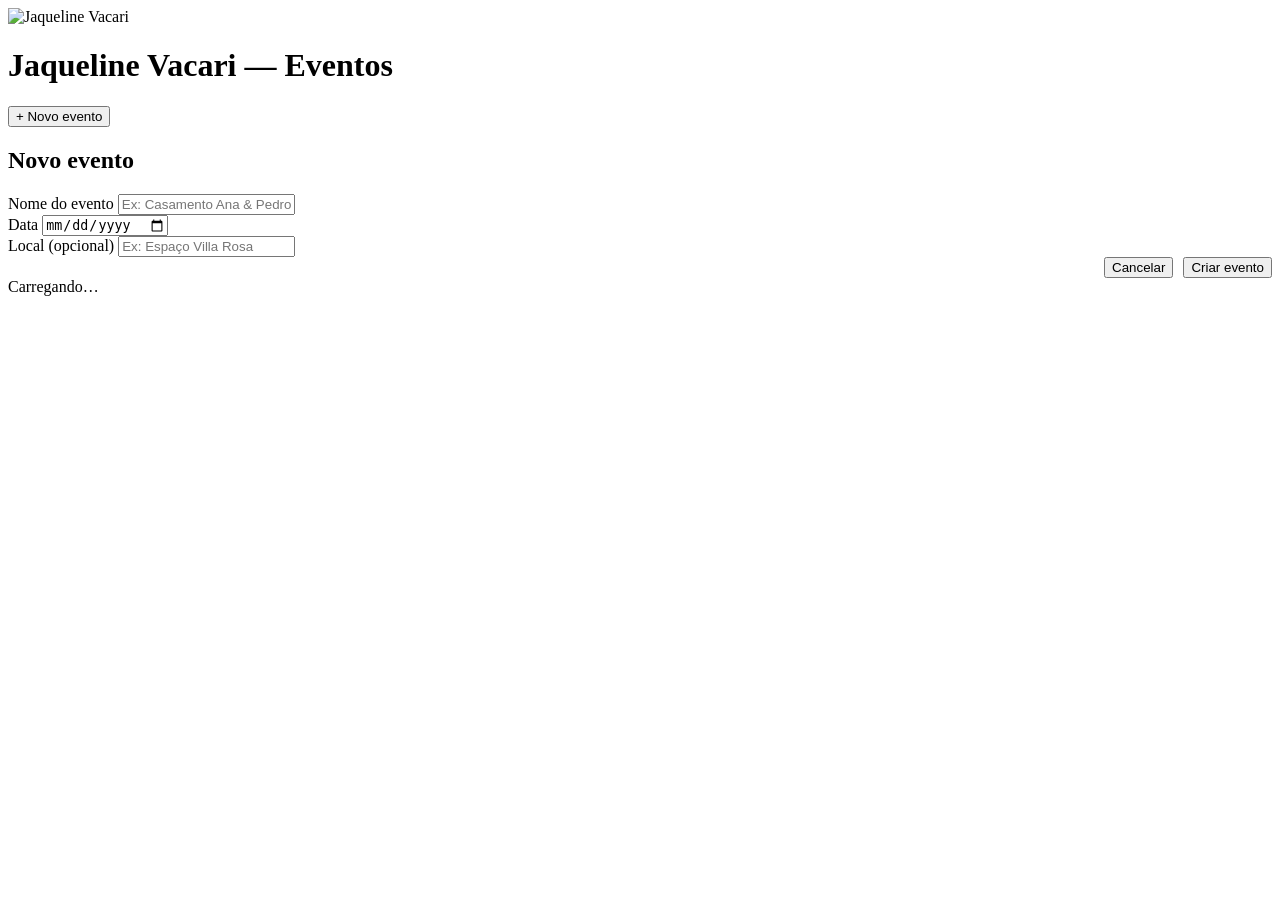
==== index.html @ 6d55fe0a "Add files via upload" ====
<!DOCTYPE html>
<html lang="pt-BR">
<head>
  <meta charset="UTF-8">
  <meta name="viewport" content="width=device-width, initial-scale=1.0">
  <title>Jaqueline Vacari — Eventos</title>

  <link rel="manifest" href="manifest.json">
  <link rel="icon" href="assets/icons/favicon-32.png">
  <link rel="apple-touch-icon" href="assets/icons/apple-touch-icon.png">
  <meta name="theme-color" content="#CD8680">

  <link rel="preconnect" href="https://fonts.googleapis.com">
  <link href="https://fonts.googleapis.com/css2?family=Playfair+Display:wght@600&family=Poppins:wght@400;500;600&display=swap" rel="stylesheet">
  <link rel="stylesheet" href="css/style.css">
</head>
<body>

  <header class="topo-app">
    <img src="assets/icons/icon-192.png" alt="Jaqueline Vacari">
    <h1>Jaqueline Vacari — Eventos</h1>
  </header>

  <main>
    <button class="botao" id="btn-abrir-modal">+ Novo evento</button>

    <div id="lista-eventos" style="margin-top: 20px;"></div>
  </main>

  <!-- Modal: novo evento -->
  <div class="modal" id="modal-novo-evento">
    <div class="modal__conteudo">
      <h2>Novo evento</h2>
      <form id="form-novo-evento">
        <div class="campo">
          <label>Nome do evento</label>
          <input type="text" name="nomeEvento" required placeholder="Ex: Casamento Ana & Pedro">
        </div>
        <div class="campo">
          <label>Data</label>
          <input type="date" name="dataEvento">
        </div>
        <div class="campo">
          <label>Local (opcional)</label>
          <input type="text" name="local" placeholder="Ex: Espaço Villa Rosa">
        </div>
        <div style="display: flex; gap: 10px; justify-content: flex-end;">
          <button type="button" class="botao botao--secundario" id="btn-fechar-modal">Cancelar</button>
          <button type="submit" class="botao">Criar evento</button>
        </div>
      </form>
    </div>
  </div>

  <div class="toast" id="toast"></div>
  <div class="loading" id="loading">Carregando…</div>

  <script src="js/config.js"></script>
  <script src="js/api.js"></script>
  <script src="js/ui.js"></script>
  <script src="js/eventos.js"></script>
  <script>
    if ('serviceWorker' in navigator) {
      navigator.serviceWorker.register('service-worker.js');
    }
  </script>
</body>
</html>
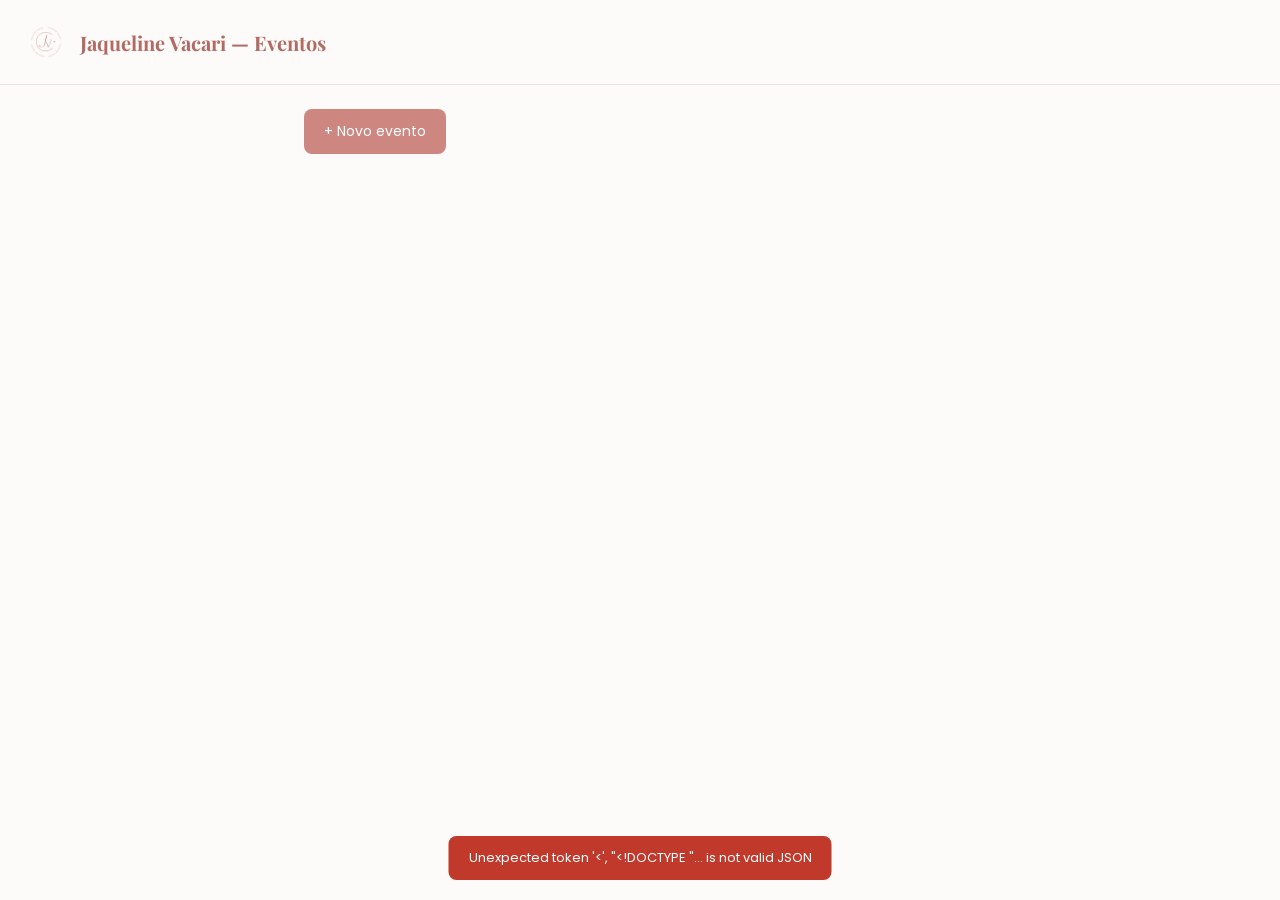
==== commit 0260f25b: "Update index.html" ====
--- a/index.html
+++ b/index.html
@@ -44,7 +44,23 @@
           <label>Local (opcional)</label>
           <input type="text" name="local" placeholder="Ex: Espaço Villa Rosa">
         </div>
-        <div style="display: flex; gap: 10px; justify-content: flex-end;">
+
+        <div class="secao-convidados-modal">
+          <label>Convidados (opcional agora — dá pra adicionar depois também)</label>
+
+          <div id="linhas-convidados"></div>
+          <button type="button" class="botao botao--secundario botao--pequeno" id="btn-add-linha-convidado">+ Adicionar convidado</button>
+
+          <div class="separador-ou">ou</div>
+
+          <label class="botao botao--secundario botao--pequeno" style="cursor:pointer; display:inline-block;">
+            Importar planilha (.xlsx/.csv)
+            <input type="file" id="input-importar-novo-evento" accept=".xlsx,.csv" style="display:none;">
+          </label>
+          <span class="nome-arquivo-selecionado" id="nome-arquivo-selecionado"></span>
+        </div>
+
+        <div style="display: flex; gap: 10px; justify-content: flex-end; margin-top: 18px;">
           <button type="button" class="botao botao--secundario" id="btn-fechar-modal">Cancelar</button>
           <button type="submit" class="botao">Criar evento</button>
         </div>
--- a/css/style.css
+++ b/css/style.css
@@ -0,0 +1,336 @@
+/**
+ * style.css
+ * -----------------------------------------------------------------------
+ * Identidade visual baseada na logo Jaqueline Vacari: rosé/terracota,
+ * fundo claro, tipografia serifada delicada nos títulos.
+ * -----------------------------------------------------------------------
+ */
+
+:root {
+  --cor-destaque: #CD8680;
+  --cor-destaque-escura: #B36A63;
+  --cor-fundo: #FDFBFA;
+  --cor-texto: #3A3A3A;
+  --cor-texto-suave: #8A8A8A;
+  --cor-borda: #EDE3E1;
+  --cor-sucesso: #6B9E78;
+  --cor-sucesso-fundo: #EEF5EF;
+  --fonte-titulo: 'Playfair Display', Georgia, serif;
+  --fonte-corpo: 'Poppins', -apple-system, sans-serif;
+}
+
+* { box-sizing: border-box; }
+
+body {
+  margin: 0;
+  background: var(--cor-fundo);
+  color: var(--cor-texto);
+  font-family: var(--fonte-corpo);
+}
+
+.topo-app {
+  display: flex;
+  align-items: center;
+  gap: 12px;
+  padding: 20px 24px;
+  border-bottom: 1px solid var(--cor-borda);
+}
+
+.topo-app img { height: 44px; }
+
+.topo-app h1 {
+  font-family: var(--fonte-titulo);
+  font-size: 20px;
+  color: var(--cor-destaque-escura);
+  margin: 0;
+}
+
+main {
+  max-width: 720px;
+  margin: 0 auto;
+  padding: 24px;
+}
+
+.botao {
+  background: var(--cor-destaque);
+  color: #fff;
+  border: none;
+  border-radius: 8px;
+  padding: 12px 20px;
+  font-family: var(--fonte-corpo);
+  font-size: 14px;
+  cursor: pointer;
+  transition: background .15s ease;
+}
+.botao:hover { background: var(--cor-destaque-escura); }
+.botao--secundario {
+  background: transparent;
+  color: var(--cor-destaque-escura);
+  border: 1px solid var(--cor-destaque);
+}
+.botao--secundario:hover { background: #FBF1EF; }
+.botao--pequeno { padding: 8px 14px; font-size: 13px; }
+
+.card-evento {
+  display: block;
+  padding: 16px 18px;
+  border: 1px solid var(--cor-borda);
+  border-radius: 12px;
+  margin-bottom: 12px;
+  text-decoration: none;
+  color: var(--cor-texto);
+  transition: box-shadow .15s ease;
+}
+.card-evento:hover { box-shadow: 0 4px 14px rgba(205,134,128,0.15); }
+.card-evento__topo { display: flex; justify-content: space-between; align-items: center; }
+.card-evento h3 { font-family: var(--fonte-titulo); margin: 0; font-size: 17px; }
+.card-evento p { margin: 6px 0 0; font-size: 13px; color: var(--cor-texto-suave); }
+
+.resumo-convidados { display: flex; gap: 14px; margin-top: 10px; }
+.resumo-convidados__item { font-size: 12px; color: var(--cor-texto-suave); }
+.resumo-convidados__item--presente { color: var(--cor-sucesso); font-weight: 600; }
+
+.badge {
+  font-size: 11px;
+  padding: 3px 10px;
+  border-radius: 999px;
+  font-weight: 600;
+}
+.badge--ativo { background: #FBF1EF; color: var(--cor-destaque-escura); }
+.badge--finalizado { background: #EFEFEF; color: #888; }
+.badge--presente { background: var(--cor-sucesso-fundo); color: var(--cor-sucesso); }
+.badge--aguardando { background: #F3F3F3; color: var(--cor-texto-suave); }
+
+.texto-vazio { color: var(--cor-texto-suave); font-style: italic; }
+
+.modal {
+  display: none;
+  position: fixed; inset: 0;
+  background: rgba(0,0,0,.35);
+  align-items: center; justify-content: center;
+  padding: 20px;
+}
+.modal--visivel { display: flex; }
+.modal__conteudo {
+  background: #fff;
+  border-radius: 14px;
+  padding: 24px;
+  width: 100%; max-width: 440px;
+  max-height: 88vh;
+  overflow-y: auto;
+}
+.modal__conteudo h2 { font-family: var(--fonte-titulo); color: var(--cor-destaque-escura); margin-top: 0; }
+
+.campo { margin-bottom: 14px; display: flex; flex-direction: column; gap: 6px; }
+.campo label { font-size: 13px; color: var(--cor-texto-suave); }
+.campo input {
+  padding: 10px 12px;
+  border: 1px solid var(--cor-borda);
+  border-radius: 8px;
+  font-family: var(--fonte-corpo);
+  font-size: 14px;
+}
+
+.acoes-checklist { display: flex; gap: 10px; flex-wrap: wrap; margin-bottom: 20px; }
+
+/* --- Bloco "convidados" dentro do modal de novo evento --- */
+.secao-convidados-modal {
+  margin-top: 18px;
+  padding-top: 18px;
+  border-top: 1px solid var(--cor-borda);
+}
+.secao-convidados-modal > label {
+  font-size: 13px;
+  color: var(--cor-texto-suave);
+  display: block;
+  margin-bottom: 10px;
+}
+.linha-convidado-novo {
+  display: grid;
+  grid-template-columns: 1fr 90px auto;
+  gap: 8px;
+  margin-bottom: 8px;
+}
+.linha-convidado-novo input {
+  padding: 9px 10px;
+  border: 1px solid var(--cor-borda);
+  border-radius: 7px;
+  font-family: var(--fonte-corpo);
+  font-size: 13px;
+}
+.botao-remover {
+  background: none;
+  border: none;
+  color: var(--cor-texto-suave);
+  cursor: pointer;
+  font-size: 15px;
+  padding: 0 4px;
+}
+.botao-remover:hover { color: #C0392B; }
+
+.separador-ou {
+  text-align: center;
+  color: var(--cor-texto-suave);
+  font-size: 12px;
+  margin: 14px 0;
+  text-transform: uppercase;
+  letter-spacing: .05em;
+}
+
+.nome-arquivo-selecionado {
+  font-size: 12px;
+  color: var(--cor-texto-suave);
+  display: block;
+  margin-top: 6px;
+}
+
+/* --- Tela de detalhe do evento: lista de convidados --- */
+.caixa-compartilhar {
+  display: flex;
+  gap: 8px;
+  align-items: center;
+  background: #FBF1EF;
+  border: 1px solid var(--cor-borda);
+  border-radius: 10px;
+  padding: 10px 12px;
+  margin-bottom: 20px;
+}
+.caixa-compartilhar input {
+  flex: 1;
+  border: none;
+  background: transparent;
+  font-size: 12px;
+  color: var(--cor-texto-suave);
+  min-width: 0;
+}
+.caixa-compartilhar input:focus { outline: none; }
+
+.lista-cabecalho {
+  display: flex;
+  justify-content: space-between;
+  align-items: baseline;
+  margin-bottom: 8px;
+}
+.lista-cabecalho h4 { font-family: var(--fonte-titulo); color: var(--cor-destaque-escura); margin: 0; }
+#resumo-lista { font-size: 12px; color: var(--cor-texto-suave); }
+
+.linha-convidado {
+  display: flex;
+  justify-content: space-between;
+  align-items: center;
+  padding: 12px 0;
+  border-bottom: 1px solid var(--cor-borda);
+}
+.linha-convidado__info { display: flex; flex-direction: column; gap: 2px; }
+.linha-convidado__nome { font-size: 14px; }
+.linha-convidado__mesa { font-size: 12px; color: var(--cor-texto-suave); }
+.linha-convidado__acoes { display: flex; align-items: center; gap: 10px; }
+
+/* --- Tela pública de check-in --- */
+.contador-presenca {
+  font-family: var(--fonte-titulo);
+  font-size: 22px;
+  color: var(--cor-destaque-escura);
+  text-align: center;
+  margin: 4px 0 18px;
+}
+
+.busca-convidado {
+  width: 100%;
+  padding: 12px 14px;
+  border: 1px solid var(--cor-borda);
+  border-radius: 10px;
+  font-family: var(--fonte-corpo);
+  font-size: 15px;
+  margin-bottom: 16px;
+}
+
+.linha-checkin {
+  display: flex;
+  align-items: center;
+  gap: 14px;
+  width: 100%;
+  text-align: left;
+  padding: 14px 12px;
+  margin-bottom: 8px;
+  background: #fff;
+  border: 1px solid var(--cor-borda);
+  border-radius: 10px;
+  font-family: var(--fonte-corpo);
+  cursor: pointer;
+  transition: background .12s ease, border-color .12s ease;
+}
+.linha-checkin:active { transform: scale(.99); }
+.linha-checkin--presente {
+  background: var(--cor-sucesso-fundo);
+  border-color: var(--cor-sucesso);
+}
+.linha-checkin__marca {
+  width: 26px; height: 26px;
+  border-radius: 50%;
+  border: 2px solid var(--cor-borda);
+  display: flex; align-items: center; justify-content: center;
+  color: var(--cor-sucesso);
+  font-weight: 700;
+  flex-shrink: 0;
+}
+.linha-checkin--presente .linha-checkin__marca { border-color: var(--cor-sucesso); }
+.linha-checkin__info { display: flex; flex-direction: column; gap: 2px; }
+.linha-checkin__nome { font-size: 15px; color: var(--cor-texto); }
+.linha-checkin__mesa { font-size: 12px; color: var(--cor-texto-suave); }
+
+.fase-bloco { margin-bottom: 18px; }
+.fase-bloco h4 {
+  font-family: var(--fonte-titulo);
+  color: var(--cor-destaque-escura);
+  border-bottom: 1px solid var(--cor-borda);
+  padding-bottom: 6px;
+}
+
+.aviso-finalizado {
+  display: none;
+  background: #FBF1EF;
+  border: 1px solid var(--cor-destaque);
+  border-radius: 8px;
+  padding: 12px 16px;
+  font-size: 13px;
+  margin-bottom: 16px;
+}
+
+.rodape-evento { margin-top: 24px; text-align: right; }
+
+.link-voltar {
+  display: inline-block;
+  margin-bottom: 16px;
+  color: var(--cor-texto-suave);
+  text-decoration: none;
+  font-size: 13px;
+}
+
+.toast {
+  position: fixed;
+  bottom: 20px; left: 50%;
+  transform: translateX(-50%) translateY(20px);
+  background: #C0392B;
+  color: #fff;
+  padding: 12px 20px;
+  border-radius: 8px;
+  font-size: 13px;
+  opacity: 0;
+  transition: all .2s ease;
+  pointer-events: none;
+  max-width: 90%;
+  text-align: center;
+}
+.toast--visivel { opacity: 1; transform: translateX(-50%) translateY(0); }
+.toast--sucesso { background: var(--cor-sucesso); }
+
+.loading {
+  display: none;
+  position: fixed; inset: 0;
+  background: rgba(255,255,255,.6);
+  align-items: center; justify-content: center;
+  font-family: var(--fonte-titulo);
+  color: var(--cor-destaque-escura);
+}
+.loading--visivel { display: flex; }
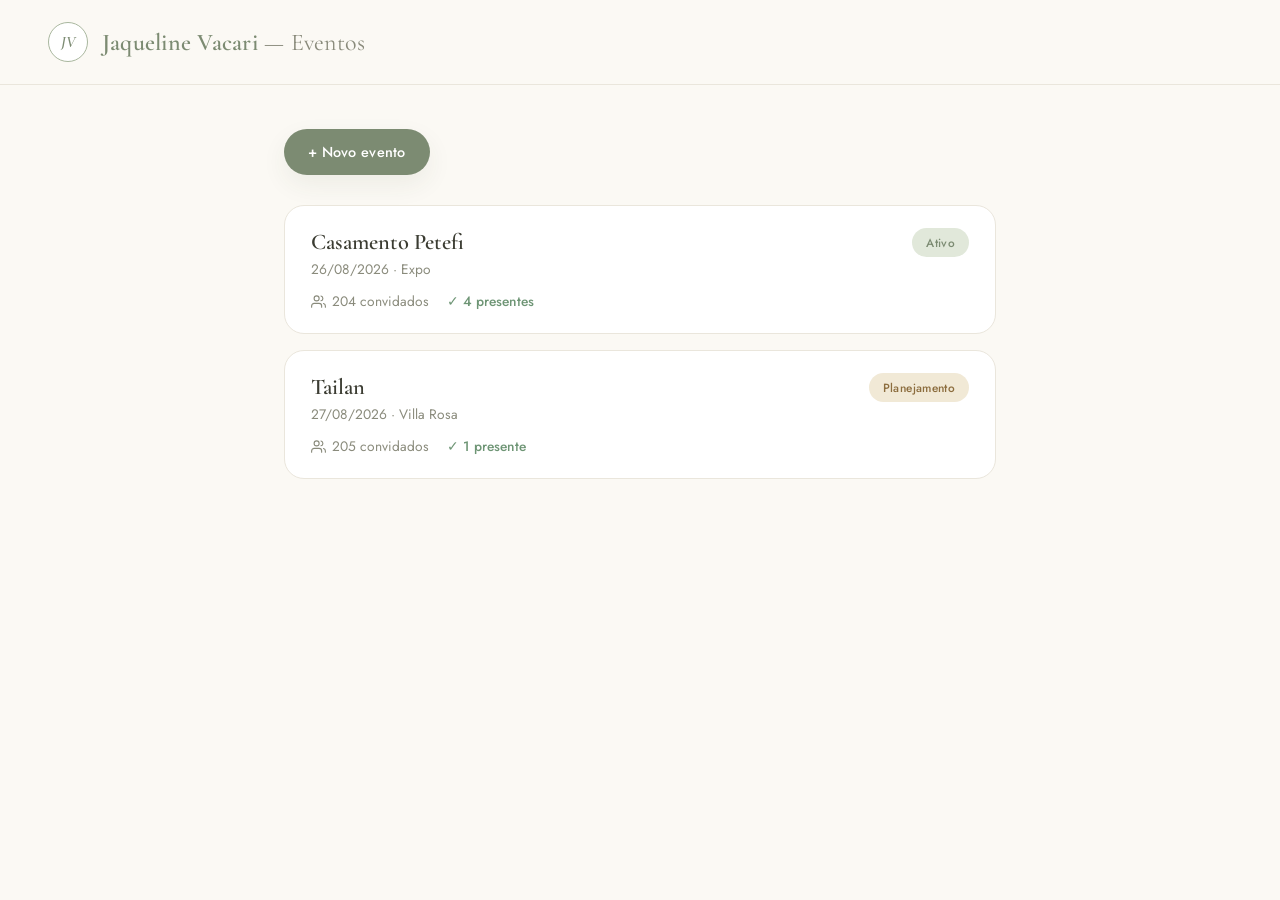
==== commit 985fdf4b: "Update index.html" ====
--- a/index.html
+++ b/index.html
@@ -1,84 +1,226 @@
 <!DOCTYPE html>
 <html lang="pt-BR">
 <head>
-  <meta charset="UTF-8">
-  <meta name="viewport" content="width=device-width, initial-scale=1.0">
-  <title>Jaqueline Vacari — Eventos</title>
-
-  <link rel="manifest" href="manifest.json">
-  <link rel="icon" href="assets/icons/favicon-32.png">
-  <link rel="apple-touch-icon" href="assets/icons/apple-touch-icon.png">
-  <meta name="theme-color" content="#CD8680">
-
-  <link rel="preconnect" href="https://fonts.googleapis.com">
-  <link href="https://fonts.googleapis.com/css2?family=Playfair+Display:wght@600&family=Poppins:wght@400;500;600&display=swap" rel="stylesheet">
-  <link rel="stylesheet" href="css/style.css">
+<meta charset="UTF-8">
+<meta name="viewport" content="width=device-width, initial-scale=1.0">
+<title>Jaqueline Vacari — Eventos</title>
+<link rel="preconnect" href="https://fonts.googleapis.com">
+<link href="https://fonts.googleapis.com/css2?family=Cormorant+Garamond:ital,wght@0,400;0,500;0,600;1,400;1,500&family=Jost:wght@300;400;500;600&display=swap" rel="stylesheet">
+<style>
+  :root{
+    --sage-deep:   #7C8B72;
+    --sage:        #A9B79E;
+    --sage-light:  #E1E8DA;
+    --cream:       #FBF9F4;
+    --white:       #FFFFFF;
+    --ink:         #3B3C32;
+    --ink-soft:    #8A8B7C;
+    --gold:        #BFA06A;
+    --gold-soft:   #F1E9D6;
+    --green:       #6E9575;
+    --border:      #EAE6DC;
+    --shadow:      0 10px 26px rgba(60,64,45,0.07);
+    --shadow-hover:0 16px 32px rgba(60,64,45,0.13);
+  }
+
+  *{ box-sizing:border-box; margin:0; padding:0; }
+
+  body{
+    font-family:'Jost', sans-serif;
+    background:var(--cream);
+    color:var(--ink);
+    min-height:100vh;
+  }
+
+  header{
+    display:flex;
+    align-items:center;
+    gap:14px;
+    padding:22px 48px;
+    border-bottom:1px solid var(--border);
+    background:var(--cream);
+  }
+
+  .logo{
+    width:40px; height:40px;
+    border-radius:50%;
+    border:1.5px solid var(--sage);
+    background:var(--white);
+    display:flex; align-items:center; justify-content:center;
+    font-family:'Cormorant Garamond', serif;
+    font-style:italic;
+    font-weight:600;
+    font-size:1rem;
+    color:var(--sage-deep);
+    flex-shrink:0;
+  }
+
+  h1{
+    font-family:'Cormorant Garamond', serif;
+    font-weight:600;
+    font-size:1.5rem;
+    color:var(--sage-deep);
+    letter-spacing:0.01em;
+  }
+
+  h1 span{
+    font-weight:400;
+    color:var(--ink-soft);
+  }
+
+  main{
+    max-width:760px;
+    margin:0 auto;
+    padding:44px 24px 60px;
+  }
+
+  .btn-new{
+    display:inline-flex;
+    align-items:center;
+    gap:8px;
+    background:var(--sage-deep);
+    color:var(--white);
+    border:none;
+    padding:13px 24px;
+    border-radius:100px;
+    font-family:'Jost', sans-serif;
+    font-size:0.9rem;
+    font-weight:500;
+    letter-spacing:0.02em;
+    cursor:pointer;
+    box-shadow:var(--shadow);
+    transition:transform 0.2s ease, box-shadow 0.2s ease, background 0.2s ease;
+    margin-bottom:30px;
+  }
+
+  .btn-new:hover{
+    transform:translateY(-2px);
+    box-shadow:var(--shadow-hover);
+    background:#6d7c64;
+  }
+
+  .events{
+    display:flex;
+    flex-direction:column;
+    gap:16px;
+  }
+
+  .event-card{
+    background:var(--white);
+    border:1px solid var(--border);
+    border-radius:20px;
+    padding:22px 26px;
+    display:flex;
+    justify-content:space-between;
+    align-items:flex-start;
+    gap:16px;
+    text-decoration:none;
+    color:inherit;
+    transition:transform 0.2s ease, box-shadow 0.2s ease, border-color 0.2s ease;
+  }
+
+  .event-card:hover{
+    transform:translateY(-3px);
+    box-shadow:var(--shadow-hover);
+    border-color:var(--sage-light);
+  }
+
+  .event-info h2{
+    font-family:'Cormorant Garamond', serif;
+    font-weight:600;
+    font-size:1.4rem;
+    margin-bottom:4px;
+  }
+
+  .event-meta{
+    font-size:0.86rem;
+    color:var(--ink-soft);
+    margin-bottom:12px;
+  }
+
+  .event-stats{
+    display:flex;
+    align-items:center;
+    gap:18px;
+    font-size:0.86rem;
+    color:var(--ink-soft);
+  }
+
+  .event-stats .stat{
+    display:flex;
+    align-items:center;
+    gap:6px;
+  }
+
+  .event-stats svg{ width:15px; height:15px; stroke:var(--ink-soft); flex-shrink:0; }
+
+  .event-stats .presentes{
+    color:var(--green);
+    font-weight:500;
+  }
+
+  .badge{
+    padding:6px 14px;
+    border-radius:100px;
+    font-size:0.74rem;
+    font-weight:500;
+    letter-spacing:0.03em;
+    white-space:nowrap;
+  }
+
+  .badge.ativo{ background:var(--sage-light); color:var(--sage-deep); }
+  .badge.planejamento{ background:var(--gold-soft); color:#8C6D3E; }
+  .badge.finalizado{ background:#EEE; color:var(--ink-soft); }
+
+  @media (max-width:560px){
+    header{ padding:18px 20px; }
+    main{ padding:32px 16px 48px; }
+    .event-card{ flex-direction:column; }
+  }
+</style>
 </head>
 <body>
 
-  <header class="topo-app">
-    <img src="assets/icons/icon-192.png" alt="Jaqueline Vacari">
-    <h1>Jaqueline Vacari — Eventos</h1>
+  <header>
+    <div class="logo">JV</div>
+    <h1>Jaqueline Vacari <span>— Eventos</span></h1>
   </header>
 
   <main>
-    <button class="botao" id="btn-abrir-modal">+ Novo evento</button>
-
-    <div id="lista-eventos" style="margin-top: 20px;"></div>
+    <button class="btn-new">+ Novo evento</button>
+
+    <div class="events">
+      <a href="evento.html" class="event-card">
+        <div class="event-info">
+          <h2>Casamento Petefi</h2>
+          <div class="event-meta">26/08/2026 · Expo</div>
+          <div class="event-stats">
+            <span class="stat">
+              <svg viewBox="0 0 24 24" fill="none" stroke-width="1.8" stroke-linecap="round" stroke-linejoin="round"><path d="M17 21v-2a4 4 0 0 0-4-4H5a4 4 0 0 0-4 4v2"/><circle cx="9" cy="7" r="4"/><path d="M23 21v-2a4 4 0 0 0-3-3.87"/><path d="M16 3.13a4 4 0 0 1 0 7.75"/></svg>
+              204 convidados
+            </span>
+            <span class="stat presentes">✓ 4 presentes</span>
+          </div>
+        </div>
+        <span class="badge ativo">Ativo</span>
+      </a>
+
+      <a href="evento.html" class="event-card">
+        <div class="event-info">
+          <h2>Tailan</h2>
+          <div class="event-meta">27/08/2026 · Villa Rosa</div>
+          <div class="event-stats">
+            <span class="stat">
+              <svg viewBox="0 0 24 24" fill="none" stroke-width="1.8" stroke-linecap="round" stroke-linejoin="round"><path d="M17 21v-2a4 4 0 0 0-4-4H5a4 4 0 0 0-4 4v2"/><circle cx="9" cy="7" r="4"/><path d="M23 21v-2a4 4 0 0 0-3-3.87"/><path d="M16 3.13a4 4 0 0 1 0 7.75"/></svg>
+              205 convidados
+            </span>
+            <span class="stat presentes">✓ 1 presente</span>
+          </div>
+        </div>
+        <span class="badge planejamento">Planejamento</span>
+      </a>
+    </div>
   </main>
 
-  <!-- Modal: novo evento -->
-  <div class="modal" id="modal-novo-evento">
-    <div class="modal__conteudo">
-      <h2>Novo evento</h2>
-      <form id="form-novo-evento">
-        <div class="campo">
-          <label>Nome do evento</label>
-          <input type="text" name="nomeEvento" required placeholder="Ex: Casamento Ana & Pedro">
-        </div>
-        <div class="campo">
-          <label>Data</label>
-          <input type="date" name="dataEvento">
-        </div>
-        <div class="campo">
-          <label>Local (opcional)</label>
-          <input type="text" name="local" placeholder="Ex: Espaço Villa Rosa">
-        </div>
-
-        <div class="secao-convidados-modal">
-          <label>Convidados (opcional agora — dá pra adicionar depois também)</label>
-
-          <div id="linhas-convidados"></div>
-          <button type="button" class="botao botao--secundario botao--pequeno" id="btn-add-linha-convidado">+ Adicionar convidado</button>
-
-          <div class="separador-ou">ou</div>
-
-          <label class="botao botao--secundario botao--pequeno" style="cursor:pointer; display:inline-block;">
-            Importar planilha (.xlsx/.csv)
-            <input type="file" id="input-importar-novo-evento" accept=".xlsx,.csv" style="display:none;">
-          </label>
-          <span class="nome-arquivo-selecionado" id="nome-arquivo-selecionado"></span>
-        </div>
-
-        <div style="display: flex; gap: 10px; justify-content: flex-end; margin-top: 18px;">
-          <button type="button" class="botao botao--secundario" id="btn-fechar-modal">Cancelar</button>
-          <button type="submit" class="botao">Criar evento</button>
-        </div>
-      </form>
-    </div>
-  </div>
-
-  <div class="toast" id="toast"></div>
-  <div class="loading" id="loading">Carregando…</div>
-
-  <script src="js/config.js"></script>
-  <script src="js/api.js"></script>
-  <script src="js/ui.js"></script>
-  <script src="js/eventos.js"></script>
-  <script>
-    if ('serviceWorker' in navigator) {
-      navigator.serviceWorker.register('service-worker.js');
-    }
-  </script>
 </body>
 </html>
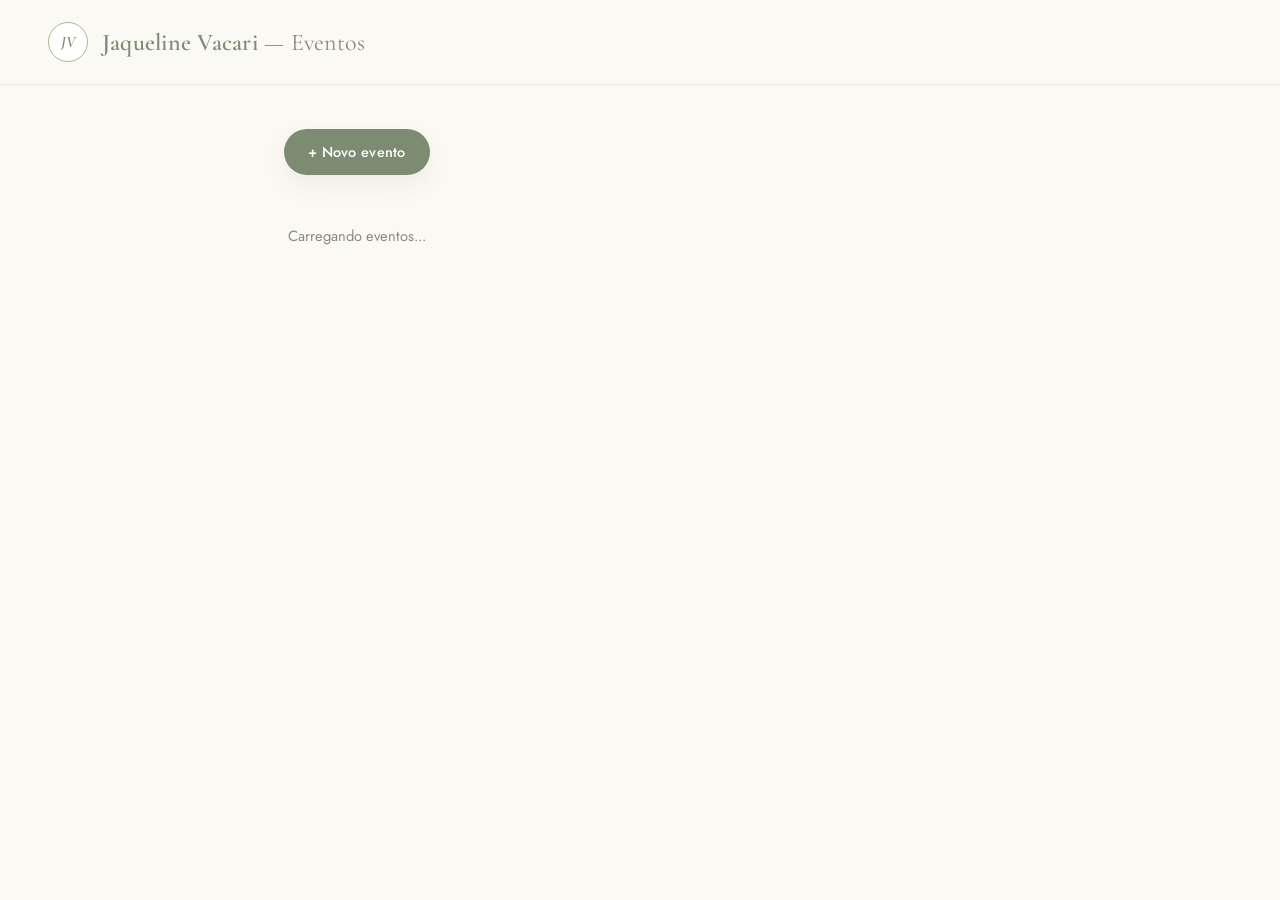
==== commit f27fa752: "Update index.html" ====
--- a/index.html
+++ b/index.html
@@ -6,6 +6,7 @@
 <title>Jaqueline Vacari — Eventos</title>
 <link rel="preconnect" href="https://fonts.googleapis.com">
 <link href="https://fonts.googleapis.com/css2?family=Cormorant+Garamond:ital,wght@0,400;0,500;0,600;1,400;1,500&family=Jost:wght@300;400;500;600&display=swap" rel="stylesheet">
+<link rel="manifest" href="manifest.json">
 <style>
   :root{
     --sage-deep:   #7C8B72;
@@ -105,40 +106,50 @@
     gap:16px;
   }
 
-  .event-card{
+  .texto-vazio{
+    color:var(--ink-soft);
+    font-size:0.92rem;
+    padding:20px 4px;
+  }
+
+  .card-evento{
     background:var(--white);
     border:1px solid var(--border);
     border-radius:20px;
     padding:22px 26px;
+    display:block;
+    text-decoration:none;
+    color:inherit;
+    transition:transform 0.2s ease, box-shadow 0.2s ease, border-color 0.2s ease;
+  }
+
+  .card-evento:hover{
+    transform:translateY(-3px);
+    box-shadow:var(--shadow-hover);
+    border-color:var(--sage-light);
+  }
+
+  .card-evento__topo{
     display:flex;
     justify-content:space-between;
     align-items:flex-start;
     gap:16px;
-    text-decoration:none;
-    color:inherit;
-    transition:transform 0.2s ease, box-shadow 0.2s ease, border-color 0.2s ease;
-  }
-
-  .event-card:hover{
-    transform:translateY(-3px);
-    box-shadow:var(--shadow-hover);
-    border-color:var(--sage-light);
-  }
-
-  .event-info h2{
+    margin-bottom:4px;
+  }
+
+  .card-evento__topo h3{
     font-family:'Cormorant Garamond', serif;
     font-weight:600;
     font-size:1.4rem;
-    margin-bottom:4px;
-  }
-
-  .event-meta{
+  }
+
+  .card-evento > p{
     font-size:0.86rem;
     color:var(--ink-soft);
     margin-bottom:12px;
   }
 
-  .event-stats{
+  .resumo-convidados{
     display:flex;
     align-items:center;
     gap:18px;
@@ -146,15 +157,7 @@
     color:var(--ink-soft);
   }
 
-  .event-stats .stat{
-    display:flex;
-    align-items:center;
-    gap:6px;
-  }
-
-  .event-stats svg{ width:15px; height:15px; stroke:var(--ink-soft); flex-shrink:0; }
-
-  .event-stats .presentes{
+  .resumo-convidados__item--presente{
     color:var(--green);
     font-weight:500;
   }
@@ -166,16 +169,134 @@
     font-weight:500;
     letter-spacing:0.03em;
     white-space:nowrap;
-  }
-
-  .badge.ativo{ background:var(--sage-light); color:var(--sage-deep); }
-  .badge.planejamento{ background:var(--gold-soft); color:#8C6D3E; }
-  .badge.finalizado{ background:#EEE; color:var(--ink-soft); }
+    flex-shrink:0;
+  }
+
+  .badge--ativo{ background:var(--sage-light); color:var(--sage-deep); }
+  .badge--finalizado{ background:#EEE; color:var(--ink-soft); }
+
+  /* Modal de novo evento */
+  .modal{
+    display:none;
+    position:fixed;
+    inset:0;
+    background:rgba(59,60,50,0.4);
+    align-items:center;
+    justify-content:center;
+    padding:20px;
+    z-index:100;
+  }
+
+  .modal.modal--visivel{ display:flex; }
+
+  .modal__conteudo{
+    background:var(--white);
+    border-radius:20px;
+    padding:32px;
+    max-width:480px;
+    width:100%;
+    max-height:86vh;
+    overflow-y:auto;
+    box-shadow:var(--shadow-hover);
+  }
+
+  .modal__topo{
+    display:flex;
+    justify-content:space-between;
+    align-items:center;
+    margin-bottom:22px;
+  }
+
+  .modal__topo h2{
+    font-family:'Cormorant Garamond', serif;
+    font-weight:600;
+    font-size:1.3rem;
+    color:var(--sage-deep);
+  }
+
+  #btn-fechar-modal{
+    background:none;
+    border:none;
+    font-size:1.2rem;
+    color:var(--ink-soft);
+    cursor:pointer;
+    line-height:1;
+  }
+
+  label{
+    display:block;
+    font-size:0.8rem;
+    color:var(--ink-soft);
+    margin:16px 0 6px;
+  }
+
+  input[type="text"], input[type="date"]{
+    width:100%;
+    padding:10px 14px;
+    border:1px solid var(--border);
+    border-radius:10px;
+    font-family:'Jost', sans-serif;
+    font-size:0.9rem;
+    color:var(--ink);
+  }
+
+  .linha-convidado-novo{
+    display:flex;
+    gap:8px;
+    margin-bottom:8px;
+  }
+
+  .linha-convidado-novo__mesa{ max-width:90px; }
+
+  .botao-remover{
+    background:none;
+    border:none;
+    color:var(--ink-soft);
+    cursor:pointer;
+    font-size:1rem;
+  }
+
+  .btn-secundario{
+    background:var(--sage-light);
+    color:var(--sage-deep);
+    border:none;
+    padding:8px 16px;
+    border-radius:100px;
+    font-family:'Jost', sans-serif;
+    font-size:0.82rem;
+    font-weight:500;
+    cursor:pointer;
+    margin-top:4px;
+  }
+
+  #nome-arquivo-selecionado{
+    display:block;
+    font-size:0.8rem;
+    color:var(--ink-soft);
+    margin-top:6px;
+  }
+
+  .modal__rodape{
+    display:flex;
+    justify-content:flex-end;
+    margin-top:26px;
+  }
+
+  .btn-primario{
+    background:var(--sage-deep);
+    color:var(--white);
+    border:none;
+    padding:12px 26px;
+    border-radius:100px;
+    font-family:'Jost', sans-serif;
+    font-size:0.9rem;
+    font-weight:500;
+    cursor:pointer;
+  }
 
   @media (max-width:560px){
     header{ padding:18px 20px; }
     main{ padding:32px 16px 48px; }
-    .event-card{ flex-direction:column; }
   }
 </style>
 </head>
@@ -187,40 +308,49 @@
   </header>
 
   <main>
-    <button class="btn-new">+ Novo evento</button>
-
-    <div class="events">
-      <a href="evento.html" class="event-card">
-        <div class="event-info">
-          <h2>Casamento Petefi</h2>
-          <div class="event-meta">26/08/2026 · Expo</div>
-          <div class="event-stats">
-            <span class="stat">
-              <svg viewBox="0 0 24 24" fill="none" stroke-width="1.8" stroke-linecap="round" stroke-linejoin="round"><path d="M17 21v-2a4 4 0 0 0-4-4H5a4 4 0 0 0-4 4v2"/><circle cx="9" cy="7" r="4"/><path d="M23 21v-2a4 4 0 0 0-3-3.87"/><path d="M16 3.13a4 4 0 0 1 0 7.75"/></svg>
-              204 convidados
-            </span>
-            <span class="stat presentes">✓ 4 presentes</span>
-          </div>
-        </div>
-        <span class="badge ativo">Ativo</span>
-      </a>
-
-      <a href="evento.html" class="event-card">
-        <div class="event-info">
-          <h2>Tailan</h2>
-          <div class="event-meta">27/08/2026 · Villa Rosa</div>
-          <div class="event-stats">
-            <span class="stat">
-              <svg viewBox="0 0 24 24" fill="none" stroke-width="1.8" stroke-linecap="round" stroke-linejoin="round"><path d="M17 21v-2a4 4 0 0 0-4-4H5a4 4 0 0 0-4 4v2"/><circle cx="9" cy="7" r="4"/><path d="M23 21v-2a4 4 0 0 0-3-3.87"/><path d="M16 3.13a4 4 0 0 1 0 7.75"/></svg>
-              205 convidados
-            </span>
-            <span class="stat presentes">✓ 1 presente</span>
-          </div>
-        </div>
-        <span class="badge planejamento">Planejamento</span>
-      </a>
+    <button class="btn-new" id="btn-abrir-modal">+ Novo evento</button>
+
+    <div class="events" id="lista-eventos">
+      <p class="texto-vazio">Carregando eventos...</p>
     </div>
   </main>
 
+  <!-- Modal: criar novo evento -->
+  <div class="modal" id="modal-novo-evento">
+    <div class="modal__conteudo">
+      <div class="modal__topo">
+        <h2>Novo evento</h2>
+        <button type="button" id="btn-fechar-modal" aria-label="Fechar">✕</button>
+      </div>
+
+      <form id="form-novo-evento">
+        <label for="nomeEvento">Nome do evento</label>
+        <input type="text" id="nomeEvento" name="nomeEvento" required>
+
+        <label for="dataEvento">Data</label>
+        <input type="date" id="dataEvento" name="dataEvento">
+
+        <label for="local">Local</label>
+        <input type="text" id="local" name="local">
+
+        <label>Convidados (opcional agora, dá pra adicionar depois)</label>
+        <div id="linhas-convidados"></div>
+        <button type="button" class="btn-secundario" id="btn-add-linha-convidado">+ Adicionar convidado</button>
+
+        <label for="input-importar-novo-evento">Ou importar lista (xlsx/csv)</label>
+        <input type="file" id="input-importar-novo-evento" accept=".xlsx,.xls,.csv">
+        <span id="nome-arquivo-selecionado"></span>
+
+        <div class="modal__rodape">
+          <button type="submit" class="btn-primario">Criar evento</button>
+        </div>
+      </form>
+    </div>
+  </div>
+
+  <script src="js/config.js"></script>
+  <script src="js/api.js"></script>
+  <script src="js/ui.js"></script>
+  <script src="js/eventos.js"></script>
 </body>
 </html>
